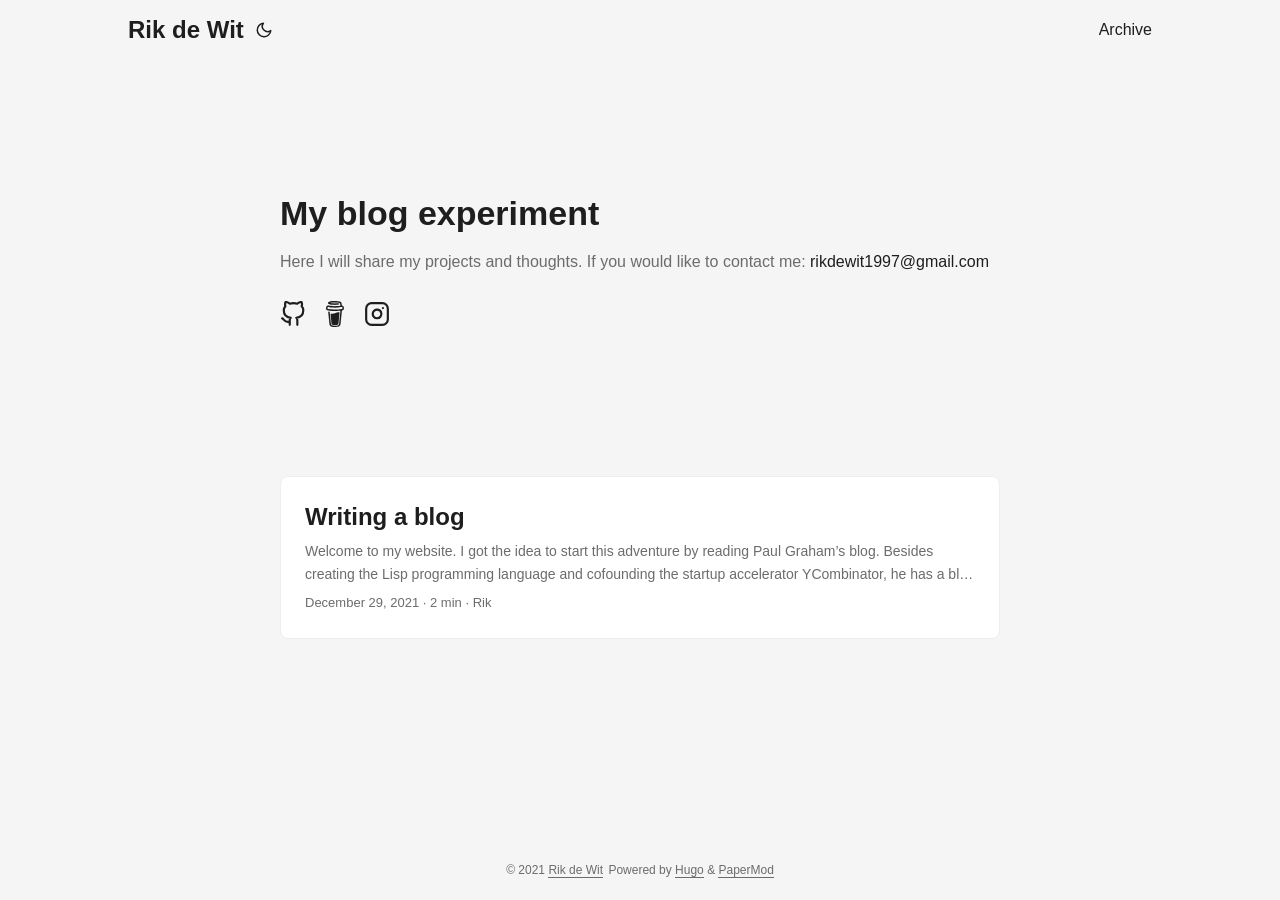
==== index.html @ 59927335 "deploy: 9a0beb3802bcf4b139d8898812da9aec9cdf3dfd" ====
<!doctype html><html lang=en dir=auto>
<head><meta charset=utf-8>
<meta http-equiv=x-ua-compatible content="IE=edge">
<meta name=viewport content="width=device-width,initial-scale=1,shrink-to-fit=no">
<meta name=robots content="index, follow">
<title>Rik de Wit</title>
<meta name=description content>
<meta name=author content="Rik">
<link rel=canonical href=https://blog.rikdewit.nl/>
<link crossorigin=anonymous href=/assets/css/stylesheet.min.c88963fe2d79462000fd0fb1b3737783c32855d340583e4523343f8735c787f0.css integrity="sha256-yIlj/i15RiAA/Q+xs3N3g8MoVdNAWD5FIzQ/hzXHh/A=" rel="preload stylesheet" as=style>
<link rel=icon href=https://blog.rikdewit.nl/favicon.ico>
<link rel=icon type=image/png sizes=16x16 href=https://blog.rikdewit.nl/favicon-16x16.png>
<link rel=icon type=image/png sizes=32x32 href=https://blog.rikdewit.nl/favicon-32x32.png>
<link rel=apple-touch-icon href=https://blog.rikdewit.nl/apple-touch-icon.png>
<link rel=mask-icon href=https://blog.rikdewit.nl/safari-pinned-tab.svg>
<meta name=theme-color content="#2e2e33">
<meta name=msapplication-TileColor content="#2e2e33">
<meta name=generator content="Hugo 0.91.2">
<link rel=alternate type=application/rss+xml href=https://blog.rikdewit.nl/index.xml>
<noscript>
<style>#theme-toggle,.top-link{display:none}</style>
<style>@media(prefers-color-scheme:dark){:root{--theme:rgb(29, 30, 32);--entry:rgb(46, 46, 51);--primary:rgb(218, 218, 219);--secondary:rgb(155, 156, 157);--tertiary:rgb(65, 66, 68);--content:rgb(196, 196, 197);--hljs-bg:rgb(46, 46, 51);--code-bg:rgb(55, 56, 62);--border:rgb(51, 51, 51)}.list{background:var(--theme)}.list:not(.dark)::-webkit-scrollbar-track{background:0 0}.list:not(.dark)::-webkit-scrollbar-thumb{border-color:var(--theme)}}</style>
</noscript><link rel=apple-touch-icon sizes=180x180 href=apple-touch-icon.png>
<link rel=icon type=image/png sizes=32x32 href=favicon-32x32.png>
<link rel=icon type=image/png sizes=16x16 href=favicon-16x16.png>
<link rel=manifest href=site.webmanifest><meta property="og:title" content="Rik de Wit">
<meta property="og:description" content>
<meta property="og:type" content="website">
<meta property="og:url" content="https://blog.rikdewit.nl/">
<meta name=twitter:card content="summary">
<meta name=twitter:title content="Rik de Wit">
<meta name=twitter:description content>
<script type=application/ld+json>{"@context":"https://schema.org","@type":"Organization","name":"Rik de Wit","url":"https://blog.rikdewit.nl","description":"","thumbnailUrl":"https://blog.rikdewit.nl/favicon.ico","sameAs":["https://github.com/rikdewit","https://www.buymeacoffee.com/rikdewit","https://instagram.com/woesnos"]}</script>
</head>
<body class=list id=top>
<script>localStorage.getItem("pref-theme")==="dark"?document.body.classList.add('dark'):localStorage.getItem("pref-theme")==="light"?document.body.classList.remove('dark'):window.matchMedia('(prefers-color-scheme: dark)').matches&&document.body.classList.add('dark')</script>
<header class=header>
<nav class=nav>
<div class=logo>
<a href=https://blog.rikdewit.nl accesskey=h title="Rik de Wit (Alt + H)">Rik de Wit</a>
<span class=logo-switches>
<button id=theme-toggle accesskey=t title="(Alt + T)"><svg id="moon" xmlns="http://www.w3.org/2000/svg" width="24" height="24" viewBox="0 0 24 24" fill="none" stroke="currentcolor" stroke-width="2" stroke-linecap="round" stroke-linejoin="round"><path d="M21 12.79A9 9 0 1111.21 3 7 7 0 0021 12.79z"/></svg><svg id="sun" xmlns="http://www.w3.org/2000/svg" width="24" height="24" viewBox="0 0 24 24" fill="none" stroke="currentcolor" stroke-width="2" stroke-linecap="round" stroke-linejoin="round"><circle cx="12" cy="12" r="5"/><line x1="12" y1="1" x2="12" y2="3"/><line x1="12" y1="21" x2="12" y2="23"/><line x1="4.22" y1="4.22" x2="5.64" y2="5.64"/><line x1="18.36" y1="18.36" x2="19.78" y2="19.78"/><line x1="1" y1="12" x2="3" y2="12"/><line x1="21" y1="12" x2="23" y2="12"/><line x1="4.22" y1="19.78" x2="5.64" y2="18.36"/><line x1="18.36" y1="5.64" x2="19.78" y2="4.22"/></svg>
</button>
</span>
</div>
<ul id=menu>
<li>
<a href=https://blog.rikdewit.nl/archive/ title=Archive>
<span>Archive</span>
</a>
</li>
</ul>
</nav>
</header>
<main class=main>
<article class="first-entry home-info">
<header class=entry-header>
<h1>My blog experiment</h1>
</header>
<section class=entry-content>
<p>Here I will share my projects and thoughts.
If you would like to contact me: <a href=mailto:rikdewit1997@gmail.com>rikdewit1997@gmail.com</a></p>
</section>
<footer class=entry-footer>
<div class=social-icons>
<a href=https://github.com/rikdewit target=_blank rel="noopener noreferrer me" title=Github><svg xmlns="http://www.w3.org/2000/svg" viewBox="0 0 24 24" fill="none" stroke="currentcolor" stroke-width="2" stroke-linecap="round" stroke-linejoin="round"><path d="M9 19c-5 1.5-5-2.5-7-3m14 6v-3.87a3.37 3.37.0 00-.94-2.61c3.14-.35 6.44-1.54 6.44-7A5.44 5.44.0 0020 4.77 5.07 5.07.0 0019.91 1S18.73.65 16 2.48a13.38 13.38.0 00-7 0C6.27.65 5.09 1 5.09 1A5.07 5.07.0 005 4.77 5.44 5.44.0 003.5 8.55c0 5.42 3.3 6.61 6.44 7A3.37 3.37.0 009 18.13V22"/></svg>
</a>
<a href=https://www.buymeacoffee.com/rikdewit target=_blank rel="noopener noreferrer me" title=Buymeacoffee><svg viewBox="0 0 884 1279" fill="none" stroke="currentcolor" stroke-width="2" xmlns="http://www.w3.org/2000/svg"><path d="M791.109 297.518 790.231 297.002 788.201 296.383C789.018 297.072 790.04 297.472 791.109 297.518z" fill="currentcolor"/><path d="M803.896 388.891 802.916 389.166 803.896 388.891z" fill="currentcolor"/><path d="M791.484 297.377C791.359 297.361 791.237 297.332 791.118 297.29 791.111 297.371 791.111 297.453 791.118 297.534 791.252 297.516 791.379 297.462 791.484 297.377z" fill="currentcolor"/><path d="M791.113 297.529H791.244V297.447L791.113 297.529z" fill="currentcolor"/><path d="M803.111 388.726 804.591 387.883 805.142 387.573 805.641 387.04C804.702 387.444 803.846 388.016 803.111 388.726z" fill="currentcolor"/><path d="M793.669 299.515 792.223 298.138 791.243 297.605C791.77 298.535 792.641 299.221 793.669 299.515z" fill="currentcolor"/><path d="M430.019 1186.18C428.864 1186.68 427.852 1187.46 427.076 1188.45L427.988 1187.87C428.608 1187.3 429.485 1186.63 430.019 1186.18z" fill="currentcolor"/><path d="M641.187 1144.63C641.187 1143.33 640.551 1143.57 640.705 1148.21 640.705 1147.84 640.86 1147.46 640.929 1147.1 641.015 1146.27 641.084 1145.46 641.187 1144.63z" fill="currentcolor"/><path d="M619.284 1186.18C618.129 1186.68 617.118 1187.46 616.342 1188.45L617.254 1187.87C617.873 1187.3 618.751 1186.63 619.284 1186.18z" fill="currentcolor"/><path d="M281.304 1196.06C280.427 1195.3 279.354 1194.8 278.207 1194.61 279.136 1195.06 280.065 1195.51 280.684 1195.85L281.304 1196.06z" fill="currentcolor"/><path d="M247.841 1164.01C247.704 1162.66 247.288 1161.35 246.619 1160.16 247.093 1161.39 247.489 1162.66 247.806 1163.94L247.841 1164.01z" fill="currentcolor"/><path d="M472.623 590.836c-45.941 19.667-98.077 41.966-165.647 41.966C278.71 632.746 250.58 628.868 223.353 621.274l46.733 479.806C271.74 1121.13 280.876 1139.83 295.679 1153.46 310.482 1167.09 329.87 1174.65 349.992 1174.65 349.992 1174.65 416.254 1178.09 438.365 1178.09 462.161 1178.09 533.516 1174.65 533.516 1174.65c20.12.0 39.503-7.57000000000016 54.303-21.2C602.619 1139.82 611.752 1121.13 613.406 1101.08l50.053-530.204C641.091 563.237 618.516 558.161 593.068 558.161 549.054 558.144 513.591 573.303 472.623 590.836z" fill="currentcolor"/><path d="M78.6885 386.132 79.4799 386.872 79.9962 387.182C79.5987 386.787 79.1603 386.435 78.6885 386.132z" fill="currentcolor"/><path d="M879.567 341.849 872.53 306.352C866.215 274.503 851.882 244.409 819.19 232.898 808.711 229.215 796.821 227.633 788.786 220.01 780.751 212.388 778.376 200.55 776.518 189.572 773.076 169.423 769.842 149.257 766.314 129.143 763.269 111.85 760.86 92.4243 752.928 76.56c-10.324-21.3016-31.746-33.7591-53.048-42.001C688.965 30.4844 677.826 27.0375 666.517 24.2352 613.297 10.1947 557.342 5.03277 502.591 2.09047 436.875-1.53577 370.983-.443234 305.422 5.35968 256.625 9.79894 205.229 15.1674 158.858 32.0469c-16.948 6.1771-34.413 13.593-47.3 26.6872C95.7448 74.8221 90.5829 99.7026 102.128 119.765c8.208 14.247 22.111 24.313 36.857 30.972C158.192 159.317 178.251 165.846 198.829 170.215c57.297 12.664 116.642 17.636 175.178 19.753C438.887 192.586 503.87 190.464 568.44 183.618 584.408 181.863 600.347 179.758 616.257 177.304 634.995 174.43 647.022 149.928 641.499 132.859 634.891 112.453 617.134 104.538 597.055 107.618 594.095 108.082 591.153 108.512 588.193 108.942L586.06 109.252C579.257 110.113 572.455 110.915 565.653 111.661c-14.052 1.514-28.138 2.753-42.259 3.717C491.768 117.58 460.057 118.595 428.363 118.647c-31.144.0-62.305-.878-93.38-2.92500000000001C320.805 114.793 306.661 113.611 292.552 112.177 286.134 111.506 279.733 110.801 273.333 110.009L267.241 109.235 265.917 109.046 259.602 108.134C246.697 106.189 233.792 103.953 221.025 101.251 219.737 100.965 218.584 100.249 217.758 99.2193 216.932 98.1901 216.482 96.9099 216.482 95.5903 216.482 94.2706 216.932 92.9904 217.758 91.9612 218.584 90.9319 219.737 90.2152 221.025 89.9293H221.266C232.33 87.5721 243.479 85.5589 254.663 83.8038 258.392 83.2188 262.131 82.6453 265.882 82.0832H265.985C272.988 81.6186 280.026 80.3625 286.994 79.5366 347.624 73.2301 408.614 71.0801 469.538 73.1014 499.115 73.9618 528.676 75.6996 558.116 78.6935 564.448 79.3474 570.746 80.0357 577.043 80.8099 579.452 81.1025 581.878 81.4465 584.305 81.7391L589.191 82.4445C603.438 84.5667 617.61 87.1419 631.708 90.1703 652.597 94.7128 679.422 96.1925 688.713 119.077 691.673 126.338 693.015 134.408 694.649 142.03L696.732 151.752C696.786 151.926 696.826 152.105 696.852 152.285 701.773 175.227 706.7 198.169 711.632 221.111 711.994 222.806 712.002 224.557 711.657 226.255 711.312 227.954 710.621 229.562 709.626 230.982 708.632 232.401 707.355 233.6 705.877 234.504 704.398 235.408 702.75 235.997 701.033 236.236H700.895L697.884 236.649 694.908 237.044C685.478 238.272 676.038 239.419 666.586 240.486 647.968 242.608 629.322 244.443 610.648 245.992 573.539 249.077 536.356 251.102 499.098 252.066 480.114 252.57 461.135 252.806 442.162 252.771 366.643 252.712 291.189 248.322 216.173 239.625 208.051 238.662 199.93 237.629 191.808 236.58 198.106 237.389 187.231 235.96 185.029 235.651 179.867 234.928 174.705 234.177 169.543 233.397 152.216 230.798 134.993 227.598 117.7 224.793 96.7944 221.352 76.8005 223.073 57.8906 233.397c-15.5221 8.494-28.0851 21.519-36.013 37.338-8.1559 16.862-10.582 35.221-14.22974 53.34-3.64777 18.118-9.32591 37.613-7.175109 56.213C5.10128 420.431 33.165 453.054 73.5313 460.35 111.506 467.232 149.687 472.807 187.971 477.556 338.361 495.975 490.294 498.178 641.155 484.129 653.44 482.982 665.708 481.732 677.959 480.378 681.786 479.958 685.658 480.398 689.292 481.668S696.23 485.005 698.962 487.717 703.784 493.718 705.08 497.342C706.377 500.967 706.846 504.836 706.453 508.665L702.633 545.797c-7.697 75.031-15.394 150.057-23.091 225.077-8.029 78.783-16.111 157.56-24.244 236.326C653.004 1029.39 650.71 1051.57 648.416 1073.74 646.213 1095.58 645.904 1118.1 641.757 1139.68 635.218 1173.61 612.248 1194.45 578.73 1202.07 548.022 1209.06 516.652 1212.73 485.161 1213.01 450.249 1213.2 415.355 1211.65 380.443 1211.84 343.173 1212.05 297.525 1208.61 268.756 1180.87 243.479 1156.51 239.986 1118.36 236.545 1085.37 231.957 1041.7 227.409 998.039 222.9 954.381L197.607 711.615 181.244 554.538C180.968 551.94 180.693 549.376 180.435 546.76 178.473 528.023 165.207 509.681 144.301 510.627 126.407 511.418 106.069 526.629 108.168 546.76l12.13 116.454 25.087 240.89C152.532 972.528 159.661 1040.96 166.773 1109.41 168.15 1122.52 169.44 1135.67 170.885 1148.78 178.749 1220.43 233.465 1259.04 301.224 1269.91 340.799 1276.28 381.337 1277.59 421.497 1278.24 472.979 1279.07 524.977 1281.05 575.615 1271.72 650.653 1257.95 706.952 1207.85 714.987 1130.13 717.282 1107.69 719.576 1085.25 721.87 1062.8 729.498 988.559 737.115 914.313 744.72 840.061l24.881-242.61 11.408-111.188C781.577 480.749 783.905 475.565 787.649 471.478 791.392 467.391 796.352 464.617 801.794 463.567 823.25 459.386 843.761 452.245 859.023 435.916c24.295-25.998 29.13-59.895 20.544-94.067zM72.4301 365.835C72.757 365.68 72.1548 368.484 71.8967 369.792 71.8451 367.813 71.9483 366.058 72.4301 365.835zM74.5121 381.94C74.6842 381.819 75.2003 382.508 75.7337 383.334 74.925 382.576 74.4089 382.009 74.4949 381.94H74.5121zM76.5597 384.641C77.2996 385.897 77.6953 386.689 76.5597 384.641v0zM80.672 387.979H80.7752C80.7752 388.1 80.9645 388.22 81.0333 388.341 80.9192 388.208 80.7925 388.087 80.6548 387.979H80.672zM800.796 382.989C793.088 390.319 781.473 393.726 769.996 395.43c-128.704 19.099-259.283 28.769-389.399 24.502C287.476 416.749 195.336 406.407 103.144 393.382 94.1102 392.109 84.3197 390.457 78.1082 383.798c-11.7004-12.561-5.9534-37.854-2.9079-53.03C77.9878 316.865 83.3218 298.334 99.8572 296.355 125.667 293.327 155.64 304.218 181.175 308.09 211.917 312.781 242.774 316.538 273.745 319.36 405.925 331.405 540.325 329.529 671.92 311.91 695.906 308.686 719.805 304.941 743.619 300.674 764.835 296.871 788.356 289.731 801.175 311.703 809.967 326.673 811.137 346.701 809.778 363.615 809.359 370.984 806.139 377.915 800.779 382.989H800.796z" fill="currentcolor"/></svg>
</a>
<a href=https://instagram.com/woesnos target=_blank rel="noopener noreferrer me" title=Instagram><svg xmlns="http://www.w3.org/2000/svg" viewBox="0 0 24 24" fill="none" stroke="currentcolor" stroke-width="2" stroke-linecap="round" stroke-linejoin="round"><rect x="2" y="2" width="20" height="20" rx="5" ry="5"/><path d="M16 11.37A4 4 0 1112.63 8 4 4 0 0116 11.37z"/><line x1="17.5" y1="6.5" x2="17.5" y2="6.5"/></svg>
</a>
</div>
</footer>
</article>
<article class=post-entry>
<header class=entry-header>
<h2>Writing a blog
</h2>
</header>
<section class=entry-content>
<p>Welcome to my website.
I got the idea to start this adventure by reading Paul Graham’s blog. Besides creating the Lisp programming language and cofounding the startup accelerator YCombinator, he has a blog of his own. In a post he wrote about the difference between smart people and smart people who have lots of new ideas. Being smart doesn’t necessarily mean you create new ideas.
Paul argues that there are techniques you can use to come up with ideas....</p>
</section>
<footer class=entry-footer><span title="2021-12-29 22:52:09 +0100 +0100">December 29, 2021</span>&nbsp;·&nbsp;2 min&nbsp;·&nbsp;Rik</footer>
<a class=entry-link aria-label="post link to Writing a blog" href=https://blog.rikdewit.nl/posts/my-first-post/></a>
</article>
</main>
<footer class=footer>
<span>&copy; 2021 <a href=https://blog.rikdewit.nl>Rik de Wit</a></span>
<span>
Powered by
<a href=https://gohugo.io/ rel="noopener noreferrer" target=_blank>Hugo</a> &
        <a href=https://git.io/hugopapermod rel=noopener target=_blank>PaperMod</a>
</span>
</footer>
<a href=#top aria-label="go to top" title="Go to Top (Alt + G)" class=top-link id=top-link accesskey=g><svg xmlns="http://www.w3.org/2000/svg" viewBox="0 0 12 6" fill="currentcolor"><path d="M12 6H0l6-6z"/></svg>
</a>
<script>let menu=document.getElementById('menu');menu&&(menu.scrollLeft=localStorage.getItem("menu-scroll-position"),menu.onscroll=function(){localStorage.setItem("menu-scroll-position",menu.scrollLeft)}),document.querySelectorAll('a[href^="#"]').forEach(a=>{a.addEventListener("click",function(b){b.preventDefault();var a=this.getAttribute("href").substr(1);window.matchMedia('(prefers-reduced-motion: reduce)').matches?document.querySelector(`[id='${decodeURIComponent(a)}']`).scrollIntoView():document.querySelector(`[id='${decodeURIComponent(a)}']`).scrollIntoView({behavior:"smooth"}),a==="top"?history.replaceState(null,null," "):history.pushState(null,null,`#${a}`)})})</script>
<script>var mybutton=document.getElementById("top-link");window.onscroll=function(){document.body.scrollTop>800||document.documentElement.scrollTop>800?(mybutton.style.visibility="visible",mybutton.style.opacity="1"):(mybutton.style.visibility="hidden",mybutton.style.opacity="0")}</script>
<script>document.getElementById("theme-toggle").addEventListener("click",()=>{document.body.className.includes("dark")?(document.body.classList.remove('dark'),localStorage.setItem("pref-theme",'light')):(document.body.classList.add('dark'),localStorage.setItem("pref-theme",'dark'))})</script>
</body>
</html>
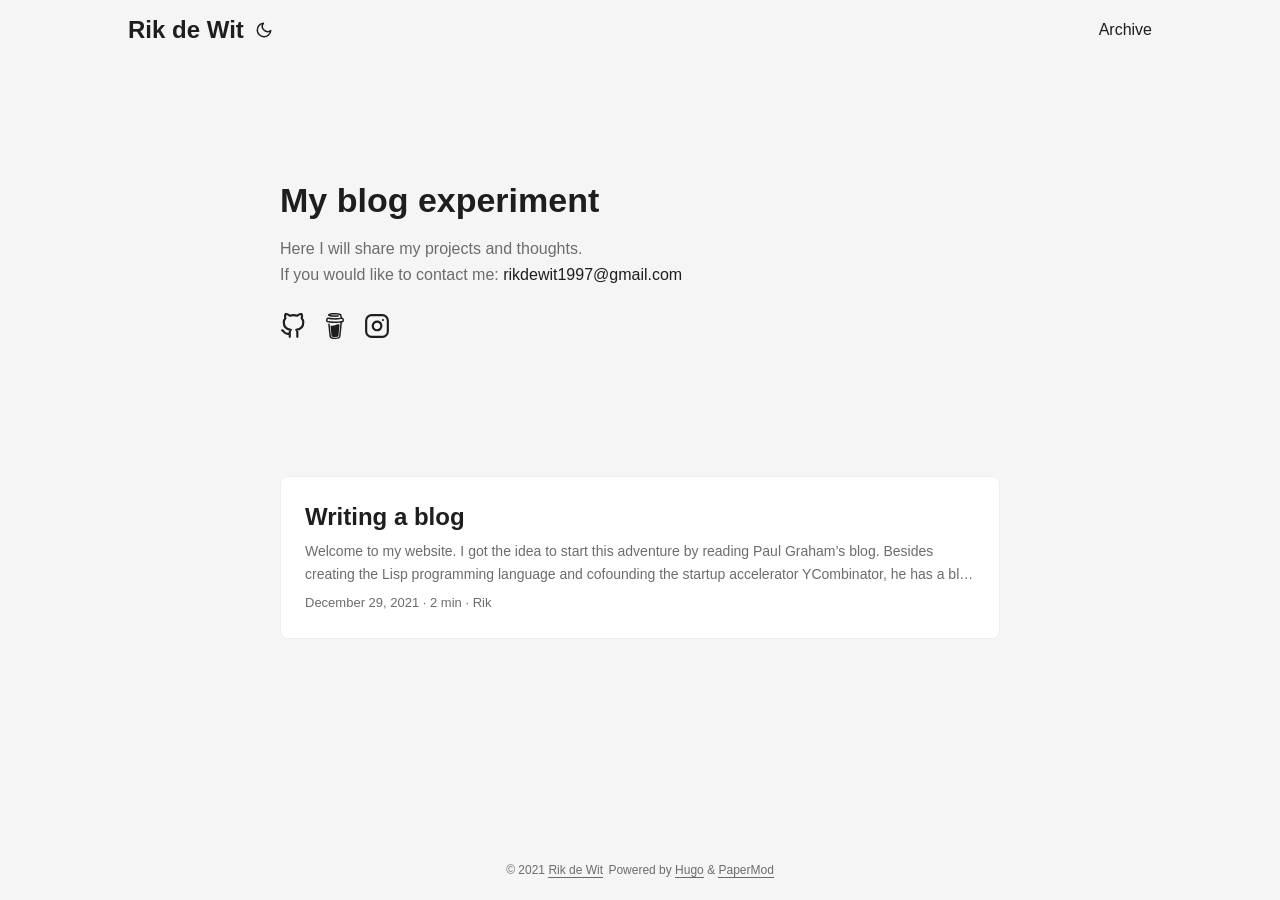
==== commit 98255901: "deploy: 02225e4e821d52e5ddbf0d17cc98c4ebcb8d275c" ====
--- a/index.html
+++ b/index.html
@@ -58,7 +58,7 @@
 <h1>My blog experiment</h1>
 </header>
 <section class=entry-content>
-<p>Here I will share my projects and thoughts.
+<p>Here I will share my projects and thoughts.<br>
 If you would like to contact me: <a href=mailto:rikdewit1997@gmail.com>rikdewit1997@gmail.com</a></p>
 </section>
 <footer class=entry-footer>
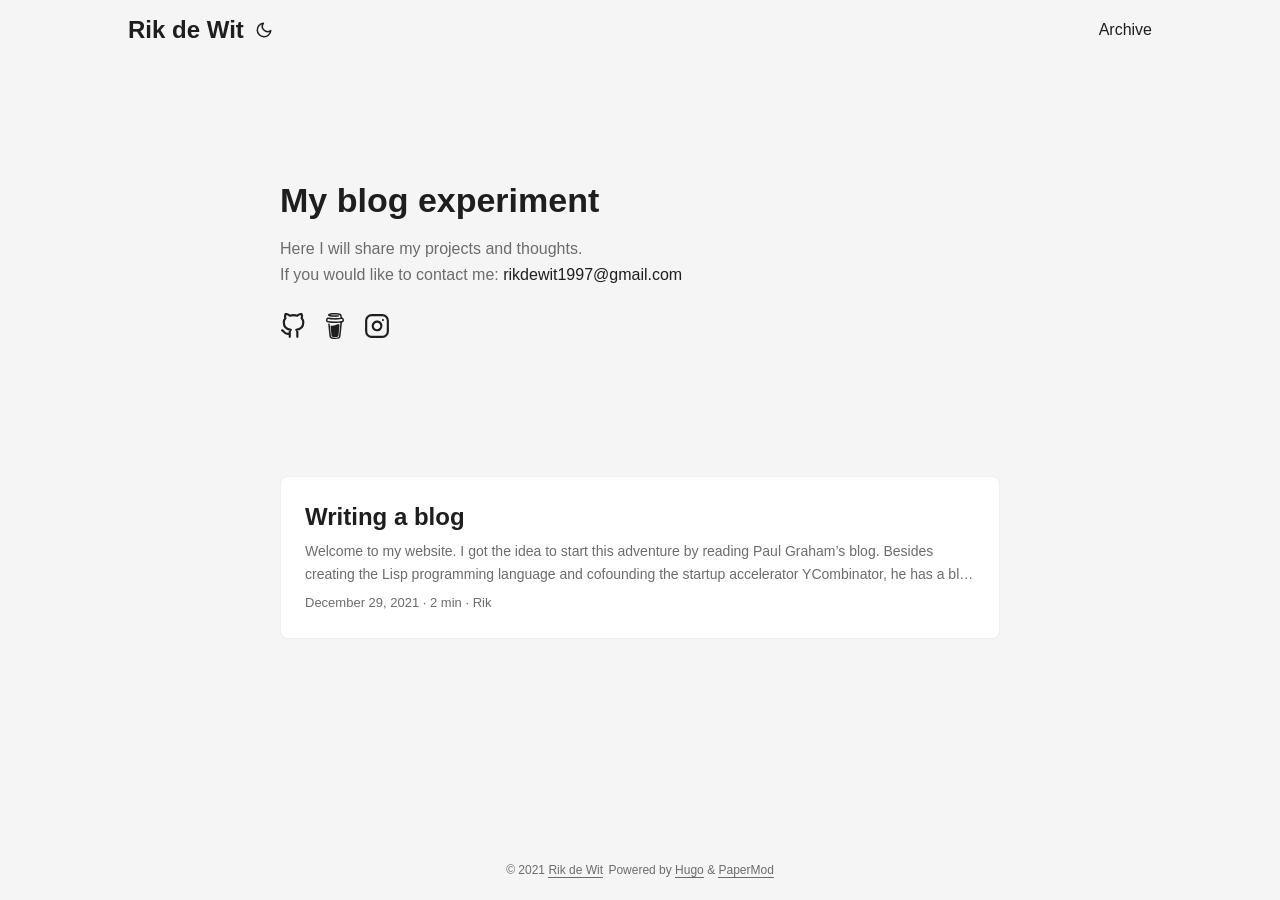
==== commit a580b294: "deploy: 98dbe01e33811390b36c2bf90828051a82a3e103" ====
--- a/index.html
+++ b/index.html
@@ -23,7 +23,9 @@
 </noscript><link rel=apple-touch-icon sizes=180x180 href=apple-touch-icon.png>
 <link rel=icon type=image/png sizes=32x32 href=favicon-32x32.png>
 <link rel=icon type=image/png sizes=16x16 href=favicon-16x16.png>
-<link rel=manifest href=site.webmanifest><meta property="og:title" content="Rik de Wit">
+<link rel=manifest href=site.webmanifest>
+<script defer data-domain=blog.rikdewit.nl src=https://plausible.rikdewit.nl/js/plausible.js></script>
+<meta property="og:title" content="Rik de Wit">
 <meta property="og:description" content>
 <meta property="og:type" content="website">
 <meta property="og:url" content="https://blog.rikdewit.nl/">
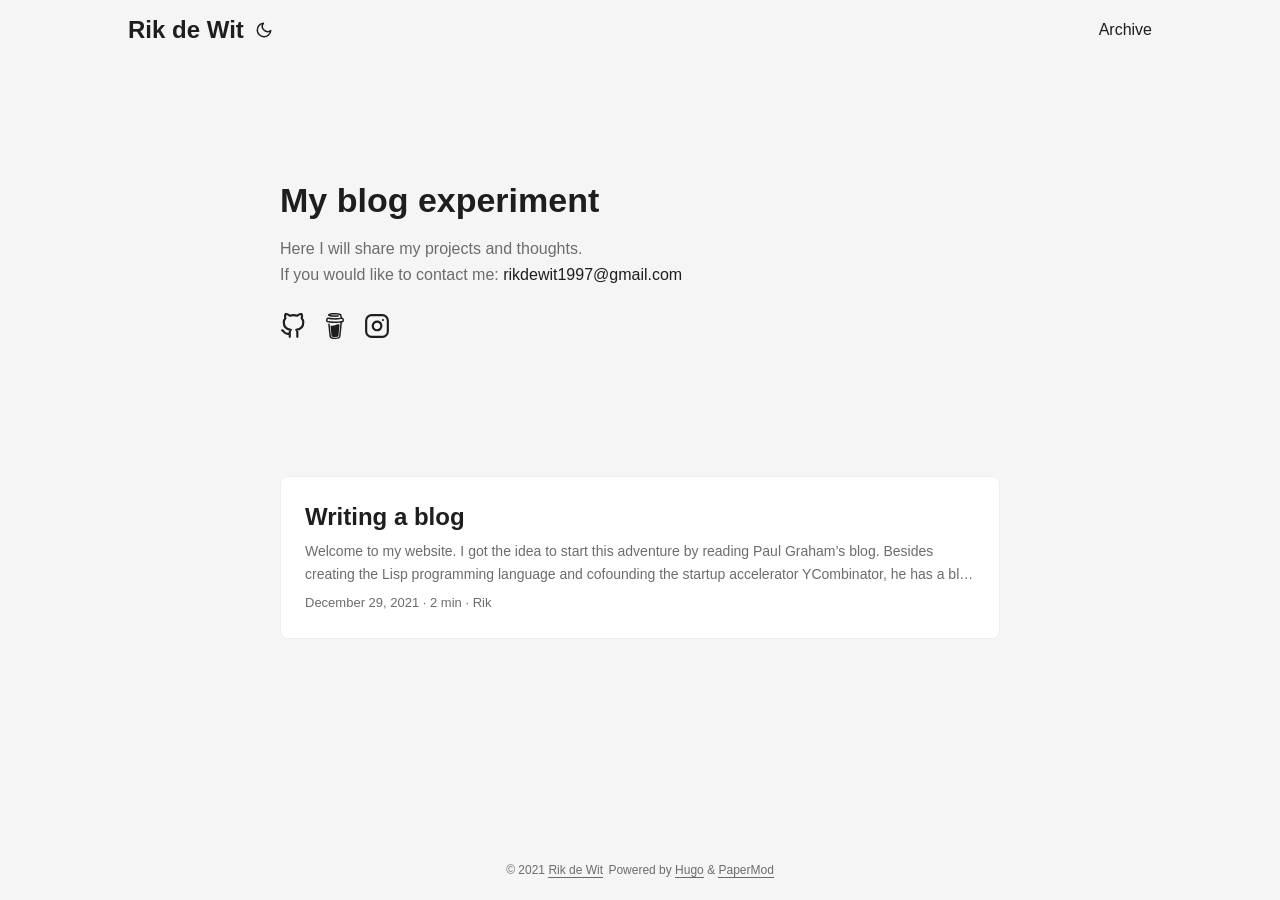
==== commit 7e0f8f23: "deploy: 8fc5621e213c2390d9b8a4469e7328b73a4a0b7d" ====
--- a/index.html
+++ b/index.html
@@ -20,11 +20,7 @@
 <noscript>
 <style>#theme-toggle,.top-link{display:none}</style>
 <style>@media(prefers-color-scheme:dark){:root{--theme:rgb(29, 30, 32);--entry:rgb(46, 46, 51);--primary:rgb(218, 218, 219);--secondary:rgb(155, 156, 157);--tertiary:rgb(65, 66, 68);--content:rgb(196, 196, 197);--hljs-bg:rgb(46, 46, 51);--code-bg:rgb(55, 56, 62);--border:rgb(51, 51, 51)}.list{background:var(--theme)}.list:not(.dark)::-webkit-scrollbar-track{background:0 0}.list:not(.dark)::-webkit-scrollbar-thumb{border-color:var(--theme)}}</style>
-</noscript><link rel=apple-touch-icon sizes=180x180 href=apple-touch-icon.png>
-<link rel=icon type=image/png sizes=32x32 href=favicon-32x32.png>
-<link rel=icon type=image/png sizes=16x16 href=favicon-16x16.png>
-<link rel=manifest href=site.webmanifest>
-<script defer data-domain=blog.rikdewit.nl src=https://plausible.rikdewit.nl/js/plausible.js></script>
+</noscript><script defer data-domain=blog.rikdewit.nl src=https://plausible.rikdewit.nl/js/plausible.js></script>
 <meta property="og:title" content="Rik de Wit">
 <meta property="og:description" content>
 <meta property="og:type" content="website">
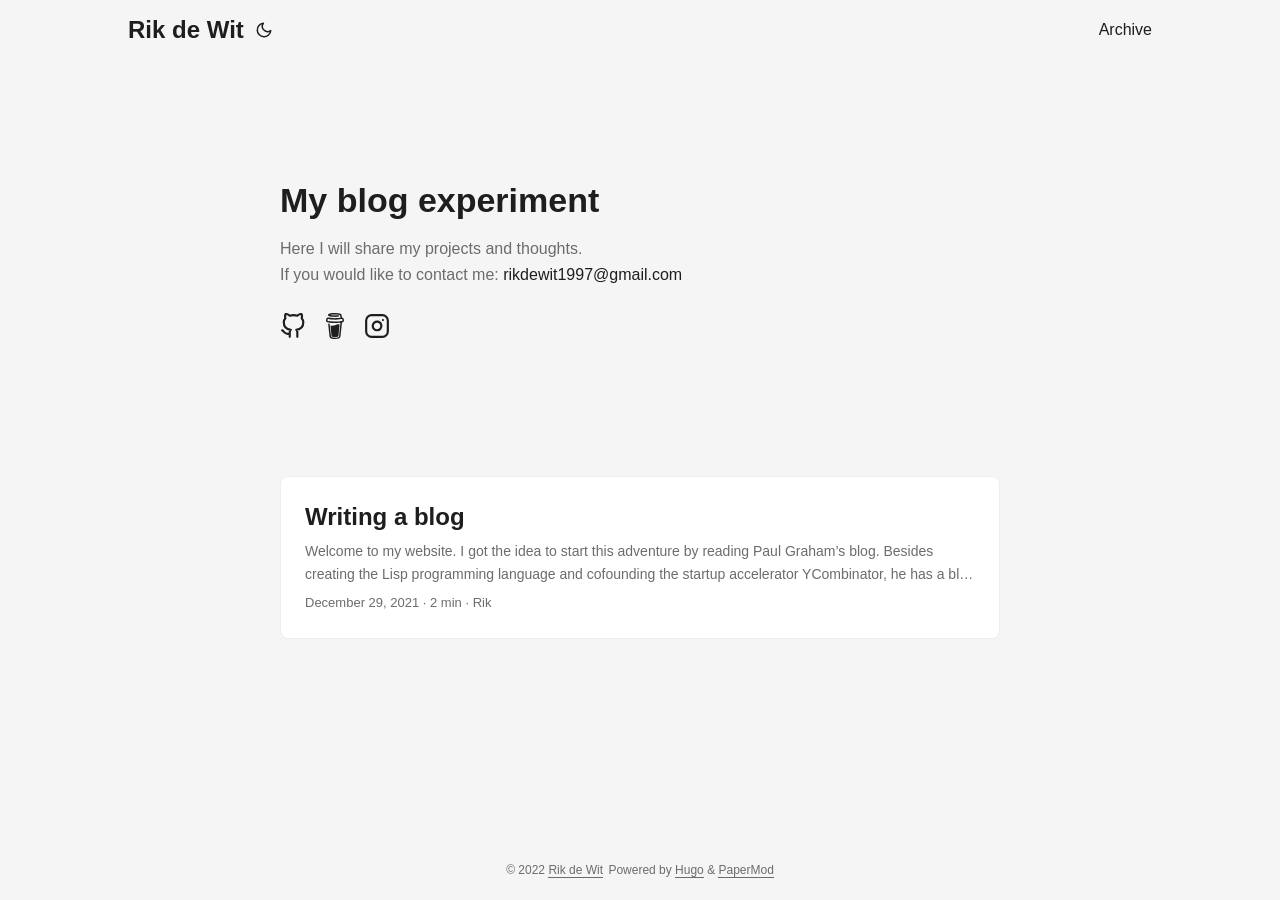
==== commit 6362464a: "deploy: b7af5e799c340ca133b5c9dd2ec52b97512fe4f4" ====
--- a/index.html
+++ b/index.html
@@ -85,7 +85,7 @@
 </article>
 </main>
 <footer class=footer>
-<span>&copy; 2021 <a href=https://blog.rikdewit.nl>Rik de Wit</a></span>
+<span>&copy; 2022 <a href=https://blog.rikdewit.nl>Rik de Wit</a></span>
 <span>
 Powered by
 <a href=https://gohugo.io/ rel="noopener noreferrer" target=_blank>Hugo</a> &
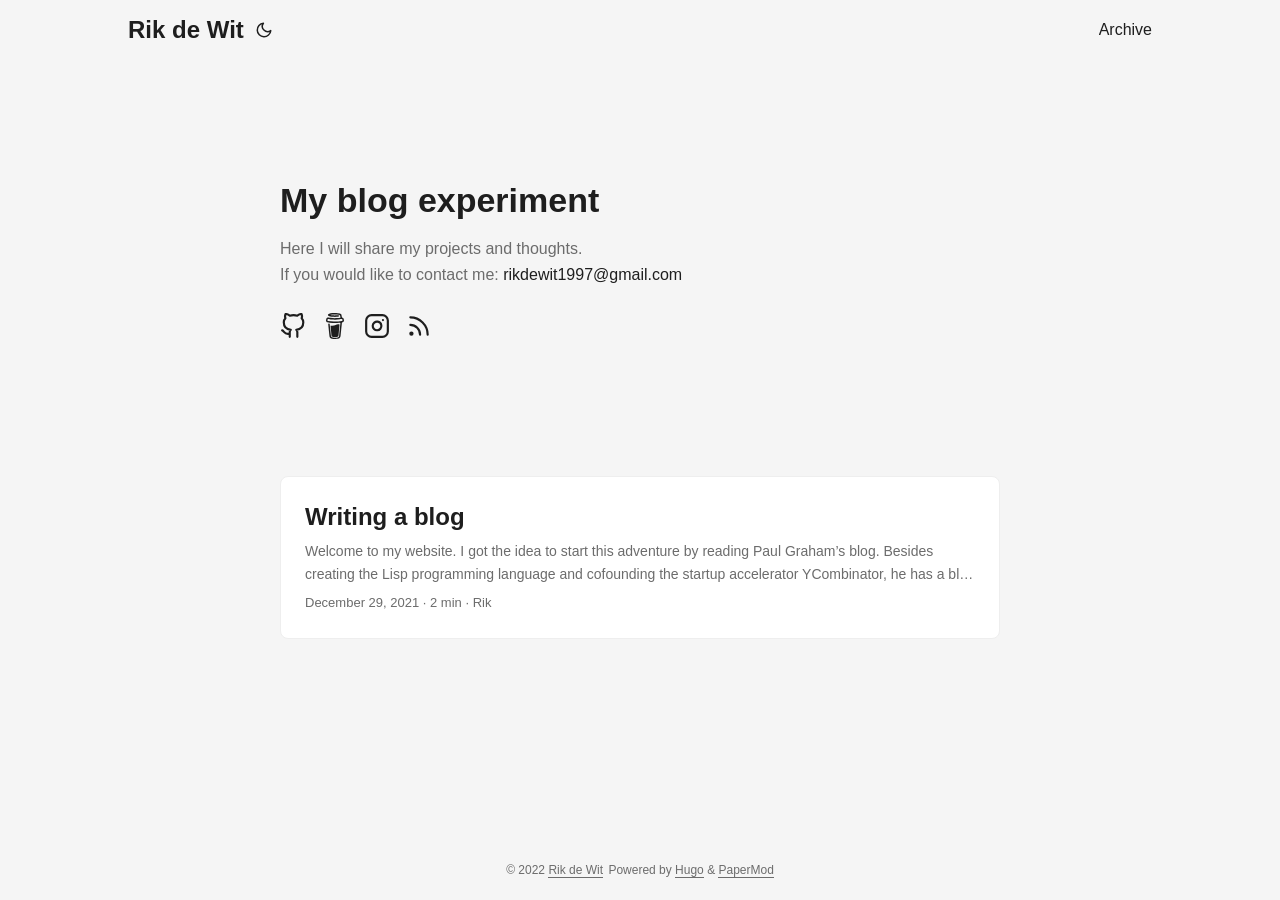
==== commit 6907bec8: "deploy: 12aa6b3127e77a0afdc18f80ad6d9c59f34500e0" ====
--- a/index.html
+++ b/index.html
@@ -28,7 +28,7 @@
 <meta name=twitter:card content="summary">
 <meta name=twitter:title content="Rik de Wit">
 <meta name=twitter:description content>
-<script type=application/ld+json>{"@context":"https://schema.org","@type":"Organization","name":"Rik de Wit","url":"https://blog.rikdewit.nl","description":"","thumbnailUrl":"https://blog.rikdewit.nl/favicon.ico","sameAs":["https://github.com/rikdewit","https://www.buymeacoffee.com/rikdewit","https://instagram.com/woesnos"]}</script>
+<script type=application/ld+json>{"@context":"https://schema.org","@type":"Organization","name":"Rik de Wit","url":"https://blog.rikdewit.nl","description":"","thumbnailUrl":"https://blog.rikdewit.nl/favicon.ico","sameAs":["https://github.com/rikdewit","https://www.buymeacoffee.com/rikdewit","https://instagram.com/woesnos","/index.xml"]}</script>
 </head>
 <body class=list id=top>
 <script>localStorage.getItem("pref-theme")==="dark"?document.body.classList.add('dark'):localStorage.getItem("pref-theme")==="light"?document.body.classList.remove('dark'):window.matchMedia('(prefers-color-scheme: dark)').matches&&document.body.classList.add('dark')</script>
@@ -67,6 +67,8 @@
 </a>
 <a href=https://instagram.com/woesnos target=_blank rel="noopener noreferrer me" title=Instagram><svg xmlns="http://www.w3.org/2000/svg" viewBox="0 0 24 24" fill="none" stroke="currentcolor" stroke-width="2" stroke-linecap="round" stroke-linejoin="round"><rect x="2" y="2" width="20" height="20" rx="5" ry="5"/><path d="M16 11.37A4 4 0 1112.63 8 4 4 0 0116 11.37z"/><line x1="17.5" y1="6.5" x2="17.5" y2="6.5"/></svg>
 </a>
+<a href=/index.xml target=_blank rel="noopener noreferrer me" title=Rss><svg xmlns="http://www.w3.org/2000/svg" viewBox="0 0 24 24" fill="none" stroke="currentcolor" stroke-width="2" stroke-linecap="round" stroke-linejoin="round"><path d="M4 11a9 9 0 019 9"/><path d="M4 4a16 16 0 0116 16"/><circle cx="5" cy="19" r="1"/></svg>
+</a>
 </div>
 </footer>
 </article>
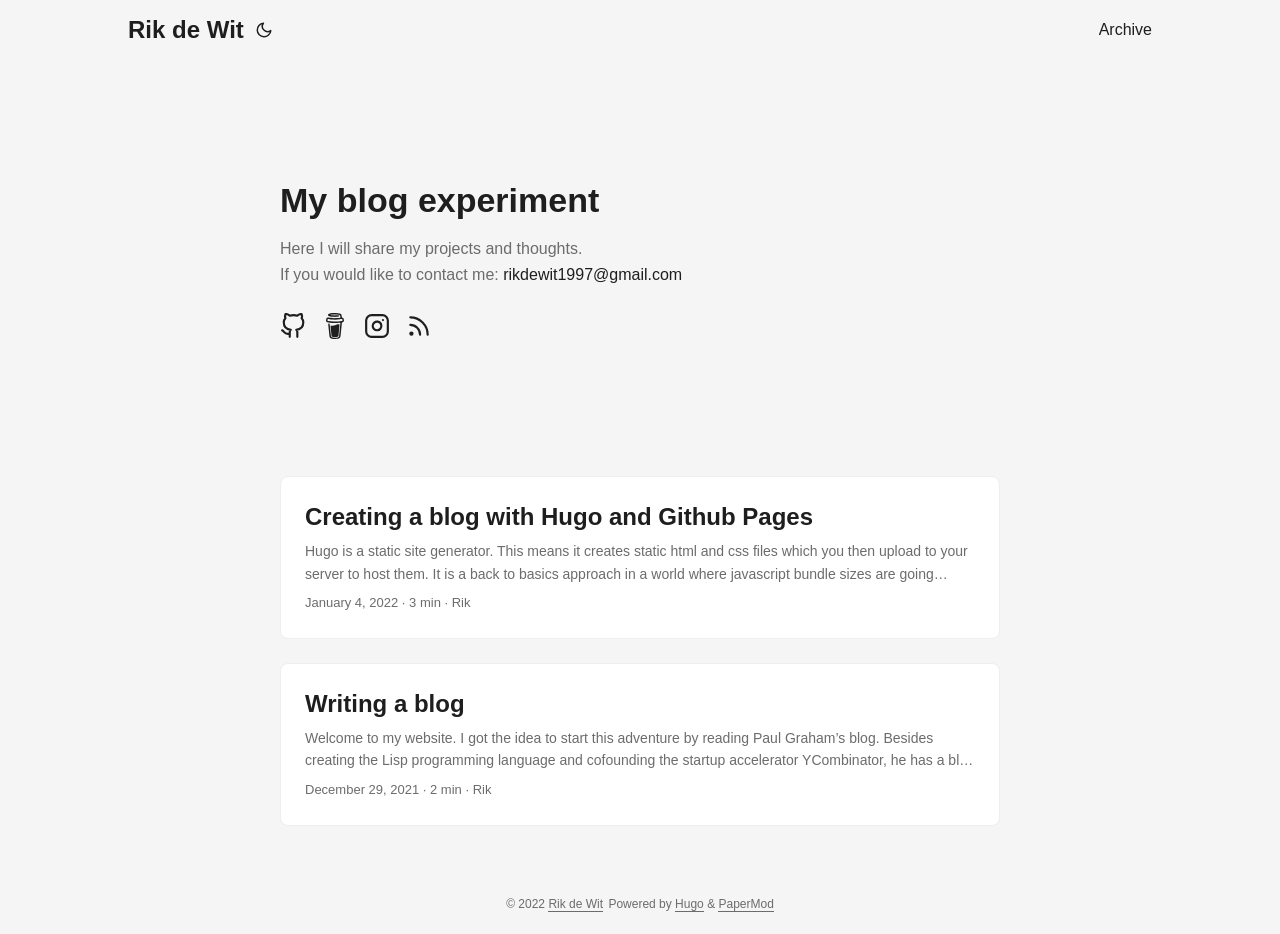
==== commit cf1d8663: "deploy: 58b3c492c039c4765ed2e561cad4b8fbb86d1f5b" ====
--- a/index.html
+++ b/index.html
@@ -74,6 +74,17 @@
 </article>
 <article class=post-entry>
 <header class=entry-header>
+<h2>Creating a blog with Hugo and Github Pages
+</h2>
+</header>
+<section class=entry-content>
+<p>Hugo is a static site generator. This means it creates static html and css files which you then upload to your server to host them. It is a back to basics approach in a world where javascript bundle sizes are going through the roof. Not only does less javascript mean faster load times and a better experience. Less dependencies make sure you don’t have to maintain your code as much. You don’t need a database to retrieve posts when you can just use html and links the way they were intended in the 90’s....</p>
+</section>
+<footer class=entry-footer><span title="2022-01-04 13:53:20 +0100 +0100">January 4, 2022</span>&nbsp;·&nbsp;3 min&nbsp;·&nbsp;Rik</footer>
+<a class=entry-link aria-label="post link to Creating a blog with Hugo and Github Pages" href=https://blog.rikdewit.nl/posts/static-blog-with-hugo-and-github-pages/></a>
+</article>
+<article class=post-entry>
+<header class=entry-header>
 <h2>Writing a blog
 </h2>
 </header>
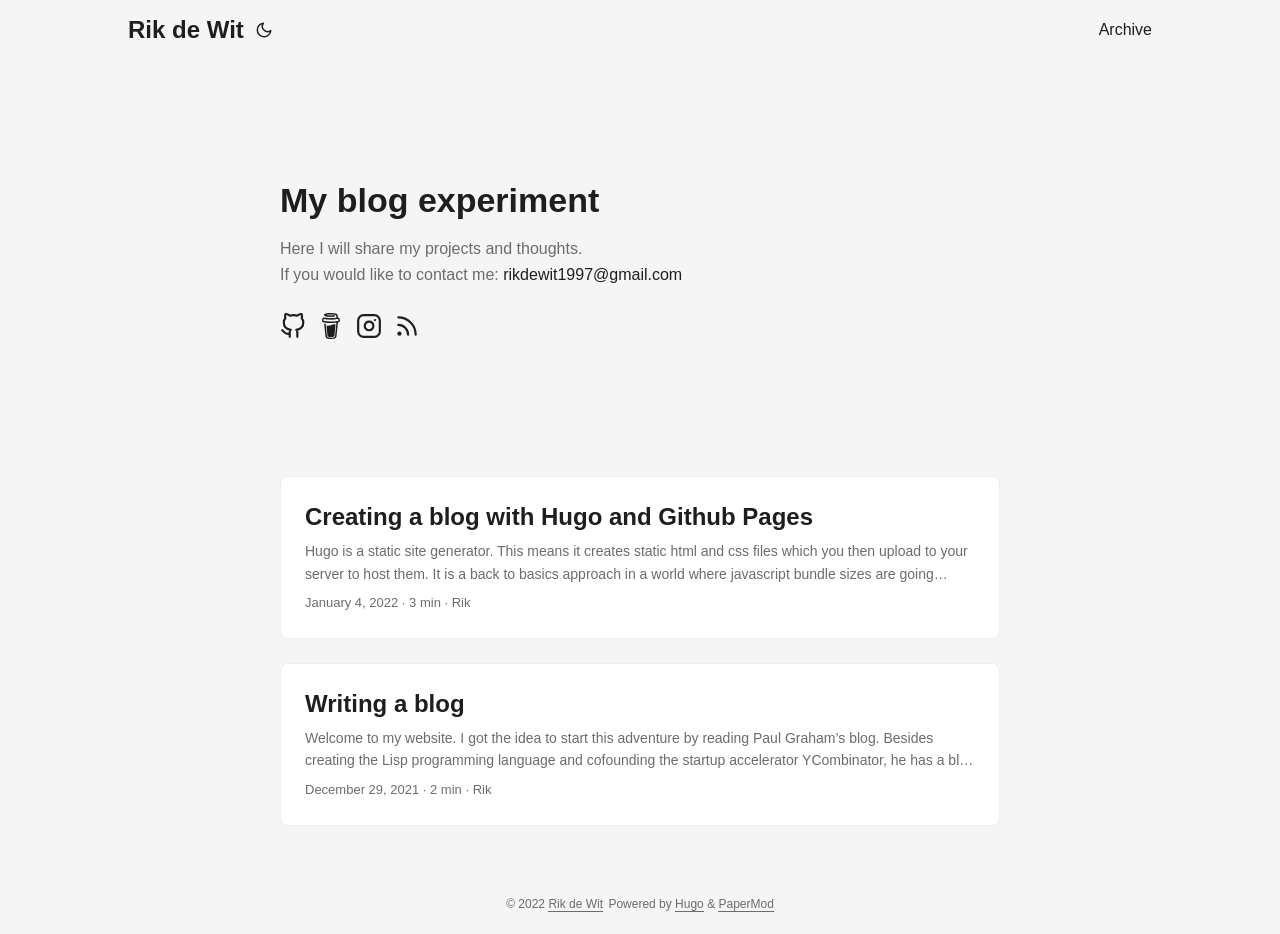
==== commit dd98116e: "deploy: 9caca648e5ce3be26022441f52b55045940df04a" ====
--- a/index.html
+++ b/index.html
@@ -1,114 +1,7 @@
-<!doctype html><html lang=en dir=auto>
-<head><meta charset=utf-8>
-<meta http-equiv=x-ua-compatible content="IE=edge">
-<meta name=viewport content="width=device-width,initial-scale=1,shrink-to-fit=no">
-<meta name=robots content="index, follow">
-<title>Rik de Wit</title>
-<meta name=description content>
-<meta name=author content="Rik">
-<link rel=canonical href=https://blog.rikdewit.nl/>
-<link crossorigin=anonymous href=/assets/css/stylesheet.min.c88963fe2d79462000fd0fb1b3737783c32855d340583e4523343f8735c787f0.css integrity="sha256-yIlj/i15RiAA/Q+xs3N3g8MoVdNAWD5FIzQ/hzXHh/A=" rel="preload stylesheet" as=style>
-<link rel=icon href=https://blog.rikdewit.nl/favicon.ico>
-<link rel=icon type=image/png sizes=16x16 href=https://blog.rikdewit.nl/favicon-16x16.png>
-<link rel=icon type=image/png sizes=32x32 href=https://blog.rikdewit.nl/favicon-32x32.png>
-<link rel=apple-touch-icon href=https://blog.rikdewit.nl/apple-touch-icon.png>
-<link rel=mask-icon href=https://blog.rikdewit.nl/safari-pinned-tab.svg>
-<meta name=theme-color content="#2e2e33">
-<meta name=msapplication-TileColor content="#2e2e33">
-<meta name=generator content="Hugo 0.91.2">
-<link rel=alternate type=application/rss+xml href=https://blog.rikdewit.nl/index.xml>
-<noscript>
-<style>#theme-toggle,.top-link{display:none}</style>
-<style>@media(prefers-color-scheme:dark){:root{--theme:rgb(29, 30, 32);--entry:rgb(46, 46, 51);--primary:rgb(218, 218, 219);--secondary:rgb(155, 156, 157);--tertiary:rgb(65, 66, 68);--content:rgb(196, 196, 197);--hljs-bg:rgb(46, 46, 51);--code-bg:rgb(55, 56, 62);--border:rgb(51, 51, 51)}.list{background:var(--theme)}.list:not(.dark)::-webkit-scrollbar-track{background:0 0}.list:not(.dark)::-webkit-scrollbar-thumb{border-color:var(--theme)}}</style>
-</noscript><script defer data-domain=blog.rikdewit.nl src=https://plausible.rikdewit.nl/js/plausible.js></script>
-<meta property="og:title" content="Rik de Wit">
-<meta property="og:description" content>
-<meta property="og:type" content="website">
-<meta property="og:url" content="https://blog.rikdewit.nl/">
-<meta name=twitter:card content="summary">
-<meta name=twitter:title content="Rik de Wit">
-<meta name=twitter:description content>
-<script type=application/ld+json>{"@context":"https://schema.org","@type":"Organization","name":"Rik de Wit","url":"https://blog.rikdewit.nl","description":"","thumbnailUrl":"https://blog.rikdewit.nl/favicon.ico","sameAs":["https://github.com/rikdewit","https://www.buymeacoffee.com/rikdewit","https://instagram.com/woesnos","/index.xml"]}</script>
-</head>
-<body class=list id=top>
-<script>localStorage.getItem("pref-theme")==="dark"?document.body.classList.add('dark'):localStorage.getItem("pref-theme")==="light"?document.body.classList.remove('dark'):window.matchMedia('(prefers-color-scheme: dark)').matches&&document.body.classList.add('dark')</script>
-<header class=header>
-<nav class=nav>
-<div class=logo>
-<a href=https://blog.rikdewit.nl accesskey=h title="Rik de Wit (Alt + H)">Rik de Wit</a>
-<span class=logo-switches>
-<button id=theme-toggle accesskey=t title="(Alt + T)"><svg id="moon" xmlns="http://www.w3.org/2000/svg" width="24" height="24" viewBox="0 0 24 24" fill="none" stroke="currentcolor" stroke-width="2" stroke-linecap="round" stroke-linejoin="round"><path d="M21 12.79A9 9 0 1111.21 3 7 7 0 0021 12.79z"/></svg><svg id="sun" xmlns="http://www.w3.org/2000/svg" width="24" height="24" viewBox="0 0 24 24" fill="none" stroke="currentcolor" stroke-width="2" stroke-linecap="round" stroke-linejoin="round"><circle cx="12" cy="12" r="5"/><line x1="12" y1="1" x2="12" y2="3"/><line x1="12" y1="21" x2="12" y2="23"/><line x1="4.22" y1="4.22" x2="5.64" y2="5.64"/><line x1="18.36" y1="18.36" x2="19.78" y2="19.78"/><line x1="1" y1="12" x2="3" y2="12"/><line x1="21" y1="12" x2="23" y2="12"/><line x1="4.22" y1="19.78" x2="5.64" y2="18.36"/><line x1="18.36" y1="5.64" x2="19.78" y2="4.22"/></svg>
-</button>
-</span>
-</div>
-<ul id=menu>
-<li>
-<a href=https://blog.rikdewit.nl/archive/ title=Archive>
-<span>Archive</span>
-</a>
-</li>
-</ul>
-</nav>
-</header>
-<main class=main>
-<article class="first-entry home-info">
-<header class=entry-header>
-<h1>My blog experiment</h1>
-</header>
-<section class=entry-content>
-<p>Here I will share my projects and thoughts.<br>
-If you would like to contact me: <a href=mailto:rikdewit1997@gmail.com>rikdewit1997@gmail.com</a></p>
-</section>
-<footer class=entry-footer>
-<div class=social-icons>
-<a href=https://github.com/rikdewit target=_blank rel="noopener noreferrer me" title=Github><svg xmlns="http://www.w3.org/2000/svg" viewBox="0 0 24 24" fill="none" stroke="currentcolor" stroke-width="2" stroke-linecap="round" stroke-linejoin="round"><path d="M9 19c-5 1.5-5-2.5-7-3m14 6v-3.87a3.37 3.37.0 00-.94-2.61c3.14-.35 6.44-1.54 6.44-7A5.44 5.44.0 0020 4.77 5.07 5.07.0 0019.91 1S18.73.65 16 2.48a13.38 13.38.0 00-7 0C6.27.65 5.09 1 5.09 1A5.07 5.07.0 005 4.77 5.44 5.44.0 003.5 8.55c0 5.42 3.3 6.61 6.44 7A3.37 3.37.0 009 18.13V22"/></svg>
-</a>
-<a href=https://www.buymeacoffee.com/rikdewit target=_blank rel="noopener noreferrer me" title=Buymeacoffee><svg viewBox="0 0 884 1279" fill="none" stroke="currentcolor" stroke-width="2" xmlns="http://www.w3.org/2000/svg"><path d="M791.109 297.518 790.231 297.002 788.201 296.383C789.018 297.072 790.04 297.472 791.109 297.518z" fill="currentcolor"/><path d="M803.896 388.891 802.916 389.166 803.896 388.891z" fill="currentcolor"/><path d="M791.484 297.377C791.359 297.361 791.237 297.332 791.118 297.29 791.111 297.371 791.111 297.453 791.118 297.534 791.252 297.516 791.379 297.462 791.484 297.377z" fill="currentcolor"/><path d="M791.113 297.529H791.244V297.447L791.113 297.529z" fill="currentcolor"/><path d="M803.111 388.726 804.591 387.883 805.142 387.573 805.641 387.04C804.702 387.444 803.846 388.016 803.111 388.726z" fill="currentcolor"/><path d="M793.669 299.515 792.223 298.138 791.243 297.605C791.77 298.535 792.641 299.221 793.669 299.515z" fill="currentcolor"/><path d="M430.019 1186.18C428.864 1186.68 427.852 1187.46 427.076 1188.45L427.988 1187.87C428.608 1187.3 429.485 1186.63 430.019 1186.18z" fill="currentcolor"/><path d="M641.187 1144.63C641.187 1143.33 640.551 1143.57 640.705 1148.21 640.705 1147.84 640.86 1147.46 640.929 1147.1 641.015 1146.27 641.084 1145.46 641.187 1144.63z" fill="currentcolor"/><path d="M619.284 1186.18C618.129 1186.68 617.118 1187.46 616.342 1188.45L617.254 1187.87C617.873 1187.3 618.751 1186.63 619.284 1186.18z" fill="currentcolor"/><path d="M281.304 1196.06C280.427 1195.3 279.354 1194.8 278.207 1194.61 279.136 1195.06 280.065 1195.51 280.684 1195.85L281.304 1196.06z" fill="currentcolor"/><path d="M247.841 1164.01C247.704 1162.66 247.288 1161.35 246.619 1160.16 247.093 1161.39 247.489 1162.66 247.806 1163.94L247.841 1164.01z" fill="currentcolor"/><path d="M472.623 590.836c-45.941 19.667-98.077 41.966-165.647 41.966C278.71 632.746 250.58 628.868 223.353 621.274l46.733 479.806C271.74 1121.13 280.876 1139.83 295.679 1153.46 310.482 1167.09 329.87 1174.65 349.992 1174.65 349.992 1174.65 416.254 1178.09 438.365 1178.09 462.161 1178.09 533.516 1174.65 533.516 1174.65c20.12.0 39.503-7.57000000000016 54.303-21.2C602.619 1139.82 611.752 1121.13 613.406 1101.08l50.053-530.204C641.091 563.237 618.516 558.161 593.068 558.161 549.054 558.144 513.591 573.303 472.623 590.836z" fill="currentcolor"/><path d="M78.6885 386.132 79.4799 386.872 79.9962 387.182C79.5987 386.787 79.1603 386.435 78.6885 386.132z" fill="currentcolor"/><path d="M879.567 341.849 872.53 306.352C866.215 274.503 851.882 244.409 819.19 232.898 808.711 229.215 796.821 227.633 788.786 220.01 780.751 212.388 778.376 200.55 776.518 189.572 773.076 169.423 769.842 149.257 766.314 129.143 763.269 111.85 760.86 92.4243 752.928 76.56c-10.324-21.3016-31.746-33.7591-53.048-42.001C688.965 30.4844 677.826 27.0375 666.517 24.2352 613.297 10.1947 557.342 5.03277 502.591 2.09047 436.875-1.53577 370.983-.443234 305.422 5.35968 256.625 9.79894 205.229 15.1674 158.858 32.0469c-16.948 6.1771-34.413 13.593-47.3 26.6872C95.7448 74.8221 90.5829 99.7026 102.128 119.765c8.208 14.247 22.111 24.313 36.857 30.972C158.192 159.317 178.251 165.846 198.829 170.215c57.297 12.664 116.642 17.636 175.178 19.753C438.887 192.586 503.87 190.464 568.44 183.618 584.408 181.863 600.347 179.758 616.257 177.304 634.995 174.43 647.022 149.928 641.499 132.859 634.891 112.453 617.134 104.538 597.055 107.618 594.095 108.082 591.153 108.512 588.193 108.942L586.06 109.252C579.257 110.113 572.455 110.915 565.653 111.661c-14.052 1.514-28.138 2.753-42.259 3.717C491.768 117.58 460.057 118.595 428.363 118.647c-31.144.0-62.305-.878-93.38-2.92500000000001C320.805 114.793 306.661 113.611 292.552 112.177 286.134 111.506 279.733 110.801 273.333 110.009L267.241 109.235 265.917 109.046 259.602 108.134C246.697 106.189 233.792 103.953 221.025 101.251 219.737 100.965 218.584 100.249 217.758 99.2193 216.932 98.1901 216.482 96.9099 216.482 95.5903 216.482 94.2706 216.932 92.9904 217.758 91.9612 218.584 90.9319 219.737 90.2152 221.025 89.9293H221.266C232.33 87.5721 243.479 85.5589 254.663 83.8038 258.392 83.2188 262.131 82.6453 265.882 82.0832H265.985C272.988 81.6186 280.026 80.3625 286.994 79.5366 347.624 73.2301 408.614 71.0801 469.538 73.1014 499.115 73.9618 528.676 75.6996 558.116 78.6935 564.448 79.3474 570.746 80.0357 577.043 80.8099 579.452 81.1025 581.878 81.4465 584.305 81.7391L589.191 82.4445C603.438 84.5667 617.61 87.1419 631.708 90.1703 652.597 94.7128 679.422 96.1925 688.713 119.077 691.673 126.338 693.015 134.408 694.649 142.03L696.732 151.752C696.786 151.926 696.826 152.105 696.852 152.285 701.773 175.227 706.7 198.169 711.632 221.111 711.994 222.806 712.002 224.557 711.657 226.255 711.312 227.954 710.621 229.562 709.626 230.982 708.632 232.401 707.355 233.6 705.877 234.504 704.398 235.408 702.75 235.997 701.033 236.236H700.895L697.884 236.649 694.908 237.044C685.478 238.272 676.038 239.419 666.586 240.486 647.968 242.608 629.322 244.443 610.648 245.992 573.539 249.077 536.356 251.102 499.098 252.066 480.114 252.57 461.135 252.806 442.162 252.771 366.643 252.712 291.189 248.322 216.173 239.625 208.051 238.662 199.93 237.629 191.808 236.58 198.106 237.389 187.231 235.96 185.029 235.651 179.867 234.928 174.705 234.177 169.543 233.397 152.216 230.798 134.993 227.598 117.7 224.793 96.7944 221.352 76.8005 223.073 57.8906 233.397c-15.5221 8.494-28.0851 21.519-36.013 37.338-8.1559 16.862-10.582 35.221-14.22974 53.34-3.64777 18.118-9.32591 37.613-7.175109 56.213C5.10128 420.431 33.165 453.054 73.5313 460.35 111.506 467.232 149.687 472.807 187.971 477.556 338.361 495.975 490.294 498.178 641.155 484.129 653.44 482.982 665.708 481.732 677.959 480.378 681.786 479.958 685.658 480.398 689.292 481.668S696.23 485.005 698.962 487.717 703.784 493.718 705.08 497.342C706.377 500.967 706.846 504.836 706.453 508.665L702.633 545.797c-7.697 75.031-15.394 150.057-23.091 225.077-8.029 78.783-16.111 157.56-24.244 236.326C653.004 1029.39 650.71 1051.57 648.416 1073.74 646.213 1095.58 645.904 1118.1 641.757 1139.68 635.218 1173.61 612.248 1194.45 578.73 1202.07 548.022 1209.06 516.652 1212.73 485.161 1213.01 450.249 1213.2 415.355 1211.65 380.443 1211.84 343.173 1212.05 297.525 1208.61 268.756 1180.87 243.479 1156.51 239.986 1118.36 236.545 1085.37 231.957 1041.7 227.409 998.039 222.9 954.381L197.607 711.615 181.244 554.538C180.968 551.94 180.693 549.376 180.435 546.76 178.473 528.023 165.207 509.681 144.301 510.627 126.407 511.418 106.069 526.629 108.168 546.76l12.13 116.454 25.087 240.89C152.532 972.528 159.661 1040.96 166.773 1109.41 168.15 1122.52 169.44 1135.67 170.885 1148.78 178.749 1220.43 233.465 1259.04 301.224 1269.91 340.799 1276.28 381.337 1277.59 421.497 1278.24 472.979 1279.07 524.977 1281.05 575.615 1271.72 650.653 1257.95 706.952 1207.85 714.987 1130.13 717.282 1107.69 719.576 1085.25 721.87 1062.8 729.498 988.559 737.115 914.313 744.72 840.061l24.881-242.61 11.408-111.188C781.577 480.749 783.905 475.565 787.649 471.478 791.392 467.391 796.352 464.617 801.794 463.567 823.25 459.386 843.761 452.245 859.023 435.916c24.295-25.998 29.13-59.895 20.544-94.067zM72.4301 365.835C72.757 365.68 72.1548 368.484 71.8967 369.792 71.8451 367.813 71.9483 366.058 72.4301 365.835zM74.5121 381.94C74.6842 381.819 75.2003 382.508 75.7337 383.334 74.925 382.576 74.4089 382.009 74.4949 381.94H74.5121zM76.5597 384.641C77.2996 385.897 77.6953 386.689 76.5597 384.641v0zM80.672 387.979H80.7752C80.7752 388.1 80.9645 388.22 81.0333 388.341 80.9192 388.208 80.7925 388.087 80.6548 387.979H80.672zM800.796 382.989C793.088 390.319 781.473 393.726 769.996 395.43c-128.704 19.099-259.283 28.769-389.399 24.502C287.476 416.749 195.336 406.407 103.144 393.382 94.1102 392.109 84.3197 390.457 78.1082 383.798c-11.7004-12.561-5.9534-37.854-2.9079-53.03C77.9878 316.865 83.3218 298.334 99.8572 296.355 125.667 293.327 155.64 304.218 181.175 308.09 211.917 312.781 242.774 316.538 273.745 319.36 405.925 331.405 540.325 329.529 671.92 311.91 695.906 308.686 719.805 304.941 743.619 300.674 764.835 296.871 788.356 289.731 801.175 311.703 809.967 326.673 811.137 346.701 809.778 363.615 809.359 370.984 806.139 377.915 800.779 382.989H800.796z" fill="currentcolor"/></svg>
-</a>
-<a href=https://instagram.com/woesnos target=_blank rel="noopener noreferrer me" title=Instagram><svg xmlns="http://www.w3.org/2000/svg" viewBox="0 0 24 24" fill="none" stroke="currentcolor" stroke-width="2" stroke-linecap="round" stroke-linejoin="round"><rect x="2" y="2" width="20" height="20" rx="5" ry="5"/><path d="M16 11.37A4 4 0 1112.63 8 4 4 0 0116 11.37z"/><line x1="17.5" y1="6.5" x2="17.5" y2="6.5"/></svg>
-</a>
-<a href=/index.xml target=_blank rel="noopener noreferrer me" title=Rss><svg xmlns="http://www.w3.org/2000/svg" viewBox="0 0 24 24" fill="none" stroke="currentcolor" stroke-width="2" stroke-linecap="round" stroke-linejoin="round"><path d="M4 11a9 9 0 019 9"/><path d="M4 4a16 16 0 0116 16"/><circle cx="5" cy="19" r="1"/></svg>
-</a>
-</div>
-</footer>
-</article>
-<article class=post-entry>
-<header class=entry-header>
-<h2>Creating a blog with Hugo and Github Pages
-</h2>
-</header>
-<section class=entry-content>
-<p>Hugo is a static site generator. This means it creates static html and css files which you then upload to your server to host them. It is a back to basics approach in a world where javascript bundle sizes are going through the roof. Not only does less javascript mean faster load times and a better experience. Less dependencies make sure you don’t have to maintain your code as much. You don’t need a database to retrieve posts when you can just use html and links the way they were intended in the 90’s....</p>
-</section>
-<footer class=entry-footer><span title="2022-01-04 13:53:20 +0100 +0100">January 4, 2022</span>&nbsp;·&nbsp;3 min&nbsp;·&nbsp;Rik</footer>
-<a class=entry-link aria-label="post link to Creating a blog with Hugo and Github Pages" href=https://blog.rikdewit.nl/posts/static-blog-with-hugo-and-github-pages/></a>
-</article>
-<article class=post-entry>
-<header class=entry-header>
-<h2>Writing a blog
-</h2>
-</header>
-<section class=entry-content>
-<p>Welcome to my website.
+<!doctype html><html lang=en dir=auto><head><meta charset=utf-8><meta http-equiv=x-ua-compatible content="IE=edge"><meta name=viewport content="width=device-width,initial-scale=1,shrink-to-fit=no"><meta name=robots content="index, follow"><title>Rik de Wit</title><meta name=description content><meta name=author content="Rik"><link rel=canonical href=https://blog.rikdewit.nl/><link crossorigin=anonymous href=/assets/css/stylesheet.min.c88963fe2d79462000fd0fb1b3737783c32855d340583e4523343f8735c787f0.css integrity="sha256-yIlj/i15RiAA/Q+xs3N3g8MoVdNAWD5FIzQ/hzXHh/A=" rel="preload stylesheet" as=style><link rel=icon href=https://blog.rikdewit.nl/favicon.ico><link rel=icon type=image/png sizes=16x16 href=https://blog.rikdewit.nl/favicon-16x16.png><link rel=icon type=image/png sizes=32x32 href=https://blog.rikdewit.nl/favicon-32x32.png><link rel=apple-touch-icon href=https://blog.rikdewit.nl/apple-touch-icon.png><link rel=mask-icon href=https://blog.rikdewit.nl/safari-pinned-tab.svg><meta name=theme-color content="#2e2e33"><meta name=msapplication-TileColor content="#2e2e33"><meta name=generator content="Hugo 0.100.0"><link rel=alternate type=application/rss+xml href=https://blog.rikdewit.nl/index.xml><noscript><style>#theme-toggle,.top-link{display:none}</style><style>@media(prefers-color-scheme:dark){:root{--theme:rgb(29, 30, 32);--entry:rgb(46, 46, 51);--primary:rgb(218, 218, 219);--secondary:rgb(155, 156, 157);--tertiary:rgb(65, 66, 68);--content:rgb(196, 196, 197);--hljs-bg:rgb(46, 46, 51);--code-bg:rgb(55, 56, 62);--border:rgb(51, 51, 51)}.list{background:var(--theme)}.list:not(.dark)::-webkit-scrollbar-track{background:0 0}.list:not(.dark)::-webkit-scrollbar-thumb{border-color:var(--theme)}}</style></noscript><script defer data-domain=blog.rikdewit.nl src=https://plausible.rikdewit.nl/js/plausible.js></script><meta property="og:title" content="Rik de Wit"><meta property="og:description" content><meta property="og:type" content="website"><meta property="og:url" content="https://blog.rikdewit.nl/"><meta name=twitter:card content="summary"><meta name=twitter:title content="Rik de Wit"><meta name=twitter:description content><script type=application/ld+json>{"@context":"https://schema.org","@type":"Organization","name":"Rik de Wit","url":"https://blog.rikdewit.nl","description":"","thumbnailUrl":"https://blog.rikdewit.nl/favicon.ico","sameAs":["https://github.com/rikdewit","https://www.buymeacoffee.com/rikdewit","https://instagram.com/woesnos","/index.xml"]}</script></head><body class=list id=top><script>localStorage.getItem("pref-theme")==="dark"?document.body.classList.add('dark'):localStorage.getItem("pref-theme")==="light"?document.body.classList.remove('dark'):window.matchMedia('(prefers-color-scheme: dark)').matches&&document.body.classList.add('dark')</script><header class=header><nav class=nav><div class=logo><a href=https://blog.rikdewit.nl accesskey=h title="Rik de Wit (Alt + H)">Rik de Wit</a>
+<span class=logo-switches><button id=theme-toggle accesskey=t title="(Alt + T)"><svg id="moon" xmlns="http://www.w3.org/2000/svg" width="24" height="24" viewBox="0 0 24 24" fill="none" stroke="currentcolor" stroke-width="2" stroke-linecap="round" stroke-linejoin="round"><path d="M21 12.79A9 9 0 1111.21 3 7 7 0 0021 12.79z"/></svg><svg id="sun" xmlns="http://www.w3.org/2000/svg" width="24" height="24" viewBox="0 0 24 24" fill="none" stroke="currentcolor" stroke-width="2" stroke-linecap="round" stroke-linejoin="round"><circle cx="12" cy="12" r="5"/><line x1="12" y1="1" x2="12" y2="3"/><line x1="12" y1="21" x2="12" y2="23"/><line x1="4.22" y1="4.22" x2="5.64" y2="5.64"/><line x1="18.36" y1="18.36" x2="19.78" y2="19.78"/><line x1="1" y1="12" x2="3" y2="12"/><line x1="21" y1="12" x2="23" y2="12"/><line x1="4.22" y1="19.78" x2="5.64" y2="18.36"/><line x1="18.36" y1="5.64" x2="19.78" y2="4.22"/></svg></button></span></div><ul id=menu><li><a href=https://blog.rikdewit.nl/archive/ title=Archive><span>Archive</span></a></li></ul></nav></header><main class=main><article class="first-entry home-info"><header class=entry-header><h1>My blog experiment</h1></header><section class=entry-content><p>Here I will share my projects and thoughts.<br>If you would like to contact me: <a href=mailto:rikdewit1997@gmail.com>rikdewit1997@gmail.com</a></p></section><footer class=entry-footer><div class=social-icons><a href=https://github.com/rikdewit target=_blank rel="noopener noreferrer me" title=Github><svg xmlns="http://www.w3.org/2000/svg" viewBox="0 0 24 24" fill="none" stroke="currentcolor" stroke-width="2" stroke-linecap="round" stroke-linejoin="round"><path d="M9 19c-5 1.5-5-2.5-7-3m14 6v-3.87a3.37 3.37.0 00-.94-2.61c3.14-.35 6.44-1.54 6.44-7A5.44 5.44.0 0020 4.77 5.07 5.07.0 0019.91 1S18.73.65 16 2.48a13.38 13.38.0 00-7 0C6.27.65 5.09 1 5.09 1A5.07 5.07.0 005 4.77 5.44 5.44.0 003.5 8.55c0 5.42 3.3 6.61 6.44 7A3.37 3.37.0 009 18.13V22"/></svg></a><a href=https://www.buymeacoffee.com/rikdewit target=_blank rel="noopener noreferrer me" title=Buymeacoffee><svg viewBox="0 0 884 1279" fill="none" stroke="currentcolor" stroke-width="2" xmlns="http://www.w3.org/2000/svg"><path d="M791.109 297.518 790.231 297.002 788.201 296.383C789.018 297.072 790.04 297.472 791.109 297.518z" fill="currentcolor"/><path d="M803.896 388.891 802.916 389.166 803.896 388.891z" fill="currentcolor"/><path d="M791.484 297.377C791.359 297.361 791.237 297.332 791.118 297.29 791.111 297.371 791.111 297.453 791.118 297.534 791.252 297.516 791.379 297.462 791.484 297.377z" fill="currentcolor"/><path d="M791.113 297.529H791.244V297.447L791.113 297.529z" fill="currentcolor"/><path d="M803.111 388.726 804.591 387.883 805.142 387.573 805.641 387.04C804.702 387.444 803.846 388.016 803.111 388.726z" fill="currentcolor"/><path d="M793.669 299.515 792.223 298.138 791.243 297.605C791.77 298.535 792.641 299.221 793.669 299.515z" fill="currentcolor"/><path d="M430.019 1186.18C428.864 1186.68 427.852 1187.46 427.076 1188.45L427.988 1187.87C428.608 1187.3 429.485 1186.63 430.019 1186.18z" fill="currentcolor"/><path d="M641.187 1144.63C641.187 1143.33 640.551 1143.57 640.705 1148.21 640.705 1147.84 640.86 1147.46 640.929 1147.1 641.015 1146.27 641.084 1145.46 641.187 1144.63z" fill="currentcolor"/><path d="M619.284 1186.18C618.129 1186.68 617.118 1187.46 616.342 1188.45L617.254 1187.87C617.873 1187.3 618.751 1186.63 619.284 1186.18z" fill="currentcolor"/><path d="M281.304 1196.06C280.427 1195.3 279.354 1194.8 278.207 1194.61 279.136 1195.06 280.065 1195.51 280.684 1195.85L281.304 1196.06z" fill="currentcolor"/><path d="M247.841 1164.01C247.704 1162.66 247.288 1161.35 246.619 1160.16 247.093 1161.39 247.489 1162.66 247.806 1163.94L247.841 1164.01z" fill="currentcolor"/><path d="M472.623 590.836c-45.941 19.667-98.077 41.966-165.647 41.966C278.71 632.746 250.58 628.868 223.353 621.274l46.733 479.806C271.74 1121.13 280.876 1139.83 295.679 1153.46 310.482 1167.09 329.87 1174.65 349.992 1174.65 349.992 1174.65 416.254 1178.09 438.365 1178.09 462.161 1178.09 533.516 1174.65 533.516 1174.65c20.12.0 39.503-7.57000000000016 54.303-21.2C602.619 1139.82 611.752 1121.13 613.406 1101.08l50.053-530.204C641.091 563.237 618.516 558.161 593.068 558.161 549.054 558.144 513.591 573.303 472.623 590.836z" fill="currentcolor"/><path d="M78.6885 386.132 79.4799 386.872 79.9962 387.182C79.5987 386.787 79.1603 386.435 78.6885 386.132z" fill="currentcolor"/><path d="M879.567 341.849 872.53 306.352C866.215 274.503 851.882 244.409 819.19 232.898 808.711 229.215 796.821 227.633 788.786 220.01 780.751 212.388 778.376 200.55 776.518 189.572 773.076 169.423 769.842 149.257 766.314 129.143 763.269 111.85 760.86 92.4243 752.928 76.56c-10.324-21.3016-31.746-33.7591-53.048-42.001C688.965 30.4844 677.826 27.0375 666.517 24.2352 613.297 10.1947 557.342 5.03277 502.591 2.09047 436.875-1.53577 370.983-.443234 305.422 5.35968 256.625 9.79894 205.229 15.1674 158.858 32.0469c-16.948 6.1771-34.413 13.593-47.3 26.6872C95.7448 74.8221 90.5829 99.7026 102.128 119.765c8.208 14.247 22.111 24.313 36.857 30.972C158.192 159.317 178.251 165.846 198.829 170.215c57.297 12.664 116.642 17.636 175.178 19.753C438.887 192.586 503.87 190.464 568.44 183.618 584.408 181.863 600.347 179.758 616.257 177.304 634.995 174.43 647.022 149.928 641.499 132.859 634.891 112.453 617.134 104.538 597.055 107.618 594.095 108.082 591.153 108.512 588.193 108.942L586.06 109.252C579.257 110.113 572.455 110.915 565.653 111.661c-14.052 1.514-28.138 2.753-42.259 3.717C491.768 117.58 460.057 118.595 428.363 118.647c-31.144.0-62.305-.878-93.38-2.92500000000001C320.805 114.793 306.661 113.611 292.552 112.177 286.134 111.506 279.733 110.801 273.333 110.009L267.241 109.235 265.917 109.046 259.602 108.134C246.697 106.189 233.792 103.953 221.025 101.251 219.737 100.965 218.584 100.249 217.758 99.2193 216.932 98.1901 216.482 96.9099 216.482 95.5903 216.482 94.2706 216.932 92.9904 217.758 91.9612 218.584 90.9319 219.737 90.2152 221.025 89.9293H221.266C232.33 87.5721 243.479 85.5589 254.663 83.8038 258.392 83.2188 262.131 82.6453 265.882 82.0832H265.985C272.988 81.6186 280.026 80.3625 286.994 79.5366 347.624 73.2301 408.614 71.0801 469.538 73.1014 499.115 73.9618 528.676 75.6996 558.116 78.6935 564.448 79.3474 570.746 80.0357 577.043 80.8099 579.452 81.1025 581.878 81.4465 584.305 81.7391L589.191 82.4445C603.438 84.5667 617.61 87.1419 631.708 90.1703 652.597 94.7128 679.422 96.1925 688.713 119.077 691.673 126.338 693.015 134.408 694.649 142.03L696.732 151.752C696.786 151.926 696.826 152.105 696.852 152.285 701.773 175.227 706.7 198.169 711.632 221.111 711.994 222.806 712.002 224.557 711.657 226.255 711.312 227.954 710.621 229.562 709.626 230.982 708.632 232.401 707.355 233.6 705.877 234.504 704.398 235.408 702.75 235.997 701.033 236.236H700.895L697.884 236.649 694.908 237.044C685.478 238.272 676.038 239.419 666.586 240.486 647.968 242.608 629.322 244.443 610.648 245.992 573.539 249.077 536.356 251.102 499.098 252.066 480.114 252.57 461.135 252.806 442.162 252.771 366.643 252.712 291.189 248.322 216.173 239.625 208.051 238.662 199.93 237.629 191.808 236.58 198.106 237.389 187.231 235.96 185.029 235.651 179.867 234.928 174.705 234.177 169.543 233.397 152.216 230.798 134.993 227.598 117.7 224.793 96.7944 221.352 76.8005 223.073 57.8906 233.397c-15.5221 8.494-28.0851 21.519-36.013 37.338-8.1559 16.862-10.582 35.221-14.22974 53.34-3.64777 18.118-9.32591 37.613-7.175109 56.213C5.10128 420.431 33.165 453.054 73.5313 460.35 111.506 467.232 149.687 472.807 187.971 477.556 338.361 495.975 490.294 498.178 641.155 484.129 653.44 482.982 665.708 481.732 677.959 480.378 681.786 479.958 685.658 480.398 689.292 481.668S696.23 485.005 698.962 487.717 703.784 493.718 705.08 497.342C706.377 500.967 706.846 504.836 706.453 508.665L702.633 545.797c-7.697 75.031-15.394 150.057-23.091 225.077-8.029 78.783-16.111 157.56-24.244 236.326C653.004 1029.39 650.71 1051.57 648.416 1073.74 646.213 1095.58 645.904 1118.1 641.757 1139.68 635.218 1173.61 612.248 1194.45 578.73 1202.07 548.022 1209.06 516.652 1212.73 485.161 1213.01 450.249 1213.2 415.355 1211.65 380.443 1211.84 343.173 1212.05 297.525 1208.61 268.756 1180.87 243.479 1156.51 239.986 1118.36 236.545 1085.37 231.957 1041.7 227.409 998.039 222.9 954.381L197.607 711.615 181.244 554.538C180.968 551.94 180.693 549.376 180.435 546.76 178.473 528.023 165.207 509.681 144.301 510.627 126.407 511.418 106.069 526.629 108.168 546.76l12.13 116.454 25.087 240.89C152.532 972.528 159.661 1040.96 166.773 1109.41 168.15 1122.52 169.44 1135.67 170.885 1148.78 178.749 1220.43 233.465 1259.04 301.224 1269.91 340.799 1276.28 381.337 1277.59 421.497 1278.24 472.979 1279.07 524.977 1281.05 575.615 1271.72 650.653 1257.95 706.952 1207.85 714.987 1130.13 717.282 1107.69 719.576 1085.25 721.87 1062.8 729.498 988.559 737.115 914.313 744.72 840.061l24.881-242.61 11.408-111.188C781.577 480.749 783.905 475.565 787.649 471.478 791.392 467.391 796.352 464.617 801.794 463.567 823.25 459.386 843.761 452.245 859.023 435.916c24.295-25.998 29.13-59.895 20.544-94.067zM72.4301 365.835C72.757 365.68 72.1548 368.484 71.8967 369.792 71.8451 367.813 71.9483 366.058 72.4301 365.835zM74.5121 381.94C74.6842 381.819 75.2003 382.508 75.7337 383.334 74.925 382.576 74.4089 382.009 74.4949 381.94H74.5121zM76.5597 384.641C77.2996 385.897 77.6953 386.689 76.5597 384.641v0zM80.672 387.979H80.7752C80.7752 388.1 80.9645 388.22 81.0333 388.341 80.9192 388.208 80.7925 388.087 80.6548 387.979H80.672zM800.796 382.989C793.088 390.319 781.473 393.726 769.996 395.43c-128.704 19.099-259.283 28.769-389.399 24.502C287.476 416.749 195.336 406.407 103.144 393.382 94.1102 392.109 84.3197 390.457 78.1082 383.798c-11.7004-12.561-5.9534-37.854-2.9079-53.03C77.9878 316.865 83.3218 298.334 99.8572 296.355 125.667 293.327 155.64 304.218 181.175 308.09 211.917 312.781 242.774 316.538 273.745 319.36 405.925 331.405 540.325 329.529 671.92 311.91 695.906 308.686 719.805 304.941 743.619 300.674 764.835 296.871 788.356 289.731 801.175 311.703 809.967 326.673 811.137 346.701 809.778 363.615 809.359 370.984 806.139 377.915 800.779 382.989H800.796z" fill="currentcolor"/></svg></a><a href=https://instagram.com/woesnos target=_blank rel="noopener noreferrer me" title=Instagram><svg xmlns="http://www.w3.org/2000/svg" viewBox="0 0 24 24" fill="none" stroke="currentcolor" stroke-width="2" stroke-linecap="round" stroke-linejoin="round"><rect x="2" y="2" width="20" height="20" rx="5" ry="5"/><path d="M16 11.37A4 4 0 1112.63 8 4 4 0 0116 11.37z"/><line x1="17.5" y1="6.5" x2="17.5" y2="6.5"/></svg></a><a href=/index.xml target=_blank rel="noopener noreferrer me" title=Rss><svg xmlns="http://www.w3.org/2000/svg" viewBox="0 0 24 24" fill="none" stroke="currentcolor" stroke-width="2" stroke-linecap="round" stroke-linejoin="round"><path d="M4 11a9 9 0 019 9"/><path d="M4 4a16 16 0 0116 16"/><circle cx="5" cy="19" r="1"/></svg></a></div></footer></article><article class=post-entry><header class=entry-header><h2>Creating a blog with Hugo and Github Pages</h2></header><section class=entry-content><p>Hugo is a static site generator. This means it creates static html and css files which you then upload to your server to host them. It is a back to basics approach in a world where javascript bundle sizes are going through the roof. Not only does less javascript mean faster load times and a better experience. Less dependencies make sure you don’t have to maintain your code as much. You don’t need a database to retrieve posts when you can just use html and links the way they were intended in the 90’s....</p></section><footer class=entry-footer><span title='2022-01-04 13:53:20 +0100 +0100'>January 4, 2022</span>&nbsp;·&nbsp;3 min&nbsp;·&nbsp;Rik</footer><a class=entry-link aria-label="post link to Creating a blog with Hugo and Github Pages" href=https://blog.rikdewit.nl/posts/static-blog-with-hugo-and-github-pages/></a></article><article class=post-entry><header class=entry-header><h2>Writing a blog</h2></header><section class=entry-content><p>Welcome to my website.
 I got the idea to start this adventure by reading Paul Graham’s blog. Besides creating the Lisp programming language and cofounding the startup accelerator YCombinator, he has a blog of his own. In a post he wrote about the difference between smart people and smart people who have lots of new ideas. Being smart doesn’t necessarily mean you create new ideas.
-Paul argues that there are techniques you can use to come up with ideas....</p>
-</section>
-<footer class=entry-footer><span title="2021-12-29 22:52:09 +0100 +0100">December 29, 2021</span>&nbsp;·&nbsp;2 min&nbsp;·&nbsp;Rik</footer>
-<a class=entry-link aria-label="post link to Writing a blog" href=https://blog.rikdewit.nl/posts/my-first-post/></a>
-</article>
-</main>
-<footer class=footer>
-<span>&copy; 2022 <a href=https://blog.rikdewit.nl>Rik de Wit</a></span>
-<span>
-Powered by
+Paul argues that there are techniques you can use to come up with ideas....</p></section><footer class=entry-footer><span title='2021-12-29 22:52:09 +0100 +0100'>December 29, 2021</span>&nbsp;·&nbsp;2 min&nbsp;·&nbsp;Rik</footer><a class=entry-link aria-label="post link to Writing a blog" href=https://blog.rikdewit.nl/posts/my-first-post/></a></article></main><footer class=footer><span>&copy; 2022 <a href=https://blog.rikdewit.nl>Rik de Wit</a></span>
+<span>Powered by
 <a href=https://gohugo.io/ rel="noopener noreferrer" target=_blank>Hugo</a> &
-        <a href=https://git.io/hugopapermod rel=noopener target=_blank>PaperMod</a>
-</span>
-</footer>
-<a href=#top aria-label="go to top" title="Go to Top (Alt + G)" class=top-link id=top-link accesskey=g><svg xmlns="http://www.w3.org/2000/svg" viewBox="0 0 12 6" fill="currentcolor"><path d="M12 6H0l6-6z"/></svg>
-</a>
-<script>let menu=document.getElementById('menu');menu&&(menu.scrollLeft=localStorage.getItem("menu-scroll-position"),menu.onscroll=function(){localStorage.setItem("menu-scroll-position",menu.scrollLeft)}),document.querySelectorAll('a[href^="#"]').forEach(a=>{a.addEventListener("click",function(b){b.preventDefault();var a=this.getAttribute("href").substr(1);window.matchMedia('(prefers-reduced-motion: reduce)').matches?document.querySelector(`[id='${decodeURIComponent(a)}']`).scrollIntoView():document.querySelector(`[id='${decodeURIComponent(a)}']`).scrollIntoView({behavior:"smooth"}),a==="top"?history.replaceState(null,null," "):history.pushState(null,null,`#${a}`)})})</script>
-<script>var mybutton=document.getElementById("top-link");window.onscroll=function(){document.body.scrollTop>800||document.documentElement.scrollTop>800?(mybutton.style.visibility="visible",mybutton.style.opacity="1"):(mybutton.style.visibility="hidden",mybutton.style.opacity="0")}</script>
-<script>document.getElementById("theme-toggle").addEventListener("click",()=>{document.body.className.includes("dark")?(document.body.classList.remove('dark'),localStorage.setItem("pref-theme",'light')):(document.body.classList.add('dark'),localStorage.setItem("pref-theme",'dark'))})</script>
-</body>
-</html>+        <a href=https://git.io/hugopapermod rel=noopener target=_blank>PaperMod</a></span></footer><a href=#top aria-label="go to top" title="Go to Top (Alt + G)" class=top-link id=top-link accesskey=g><svg xmlns="http://www.w3.org/2000/svg" viewBox="0 0 12 6" fill="currentcolor"><path d="M12 6H0l6-6z"/></svg></a><script>let menu=document.getElementById('menu');menu&&(menu.scrollLeft=localStorage.getItem("menu-scroll-position"),menu.onscroll=function(){localStorage.setItem("menu-scroll-position",menu.scrollLeft)}),document.querySelectorAll('a[href^="#"]').forEach(e=>{e.addEventListener("click",function(t){t.preventDefault();var e=this.getAttribute("href").substr(1);window.matchMedia('(prefers-reduced-motion: reduce)').matches?document.querySelector(`[id='${decodeURIComponent(e)}']`).scrollIntoView():document.querySelector(`[id='${decodeURIComponent(e)}']`).scrollIntoView({behavior:"smooth"}),e==="top"?history.replaceState(null,null," "):history.pushState(null,null,`#${e}`)})})</script><script>var mybutton=document.getElementById("top-link");window.onscroll=function(){document.body.scrollTop>800||document.documentElement.scrollTop>800?(mybutton.style.visibility="visible",mybutton.style.opacity="1"):(mybutton.style.visibility="hidden",mybutton.style.opacity="0")}</script><script>document.getElementById("theme-toggle").addEventListener("click",()=>{document.body.className.includes("dark")?(document.body.classList.remove('dark'),localStorage.setItem("pref-theme",'light')):(document.body.classList.add('dark'),localStorage.setItem("pref-theme",'dark'))})</script></body></html>
